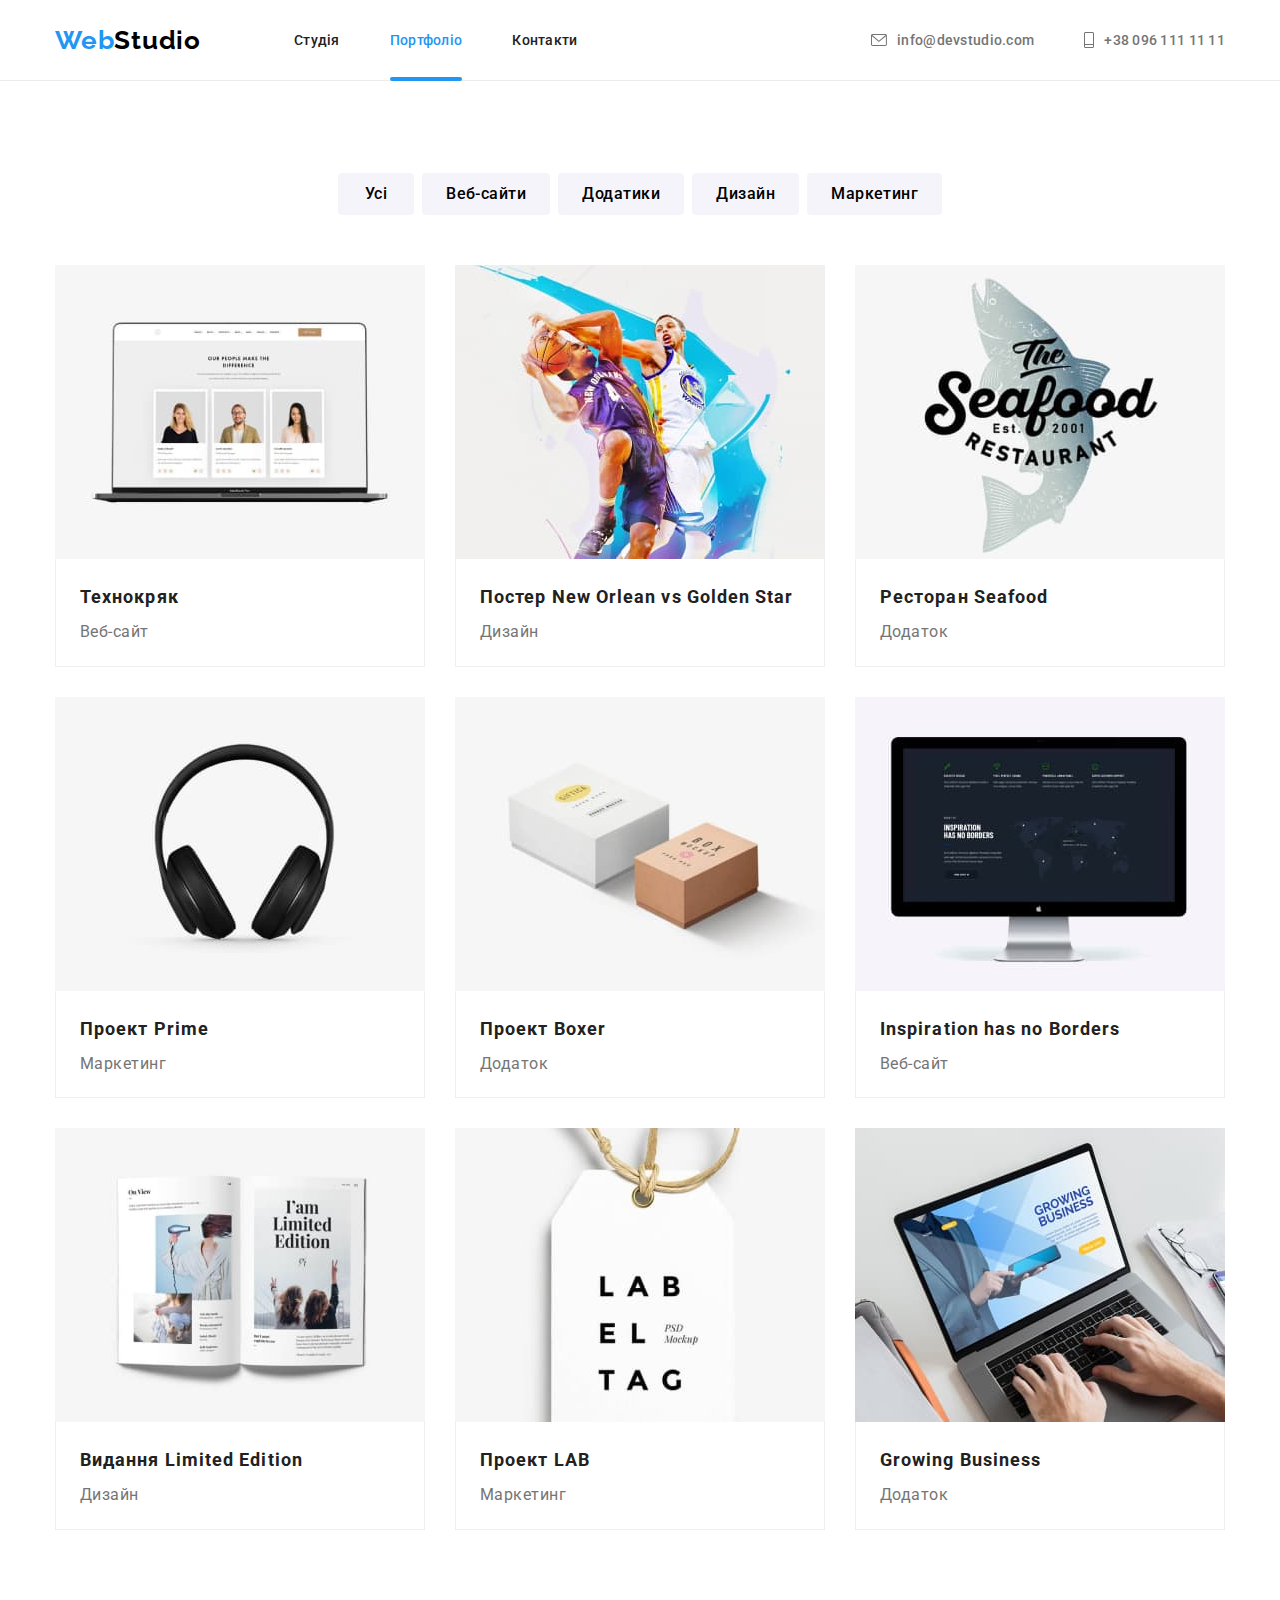
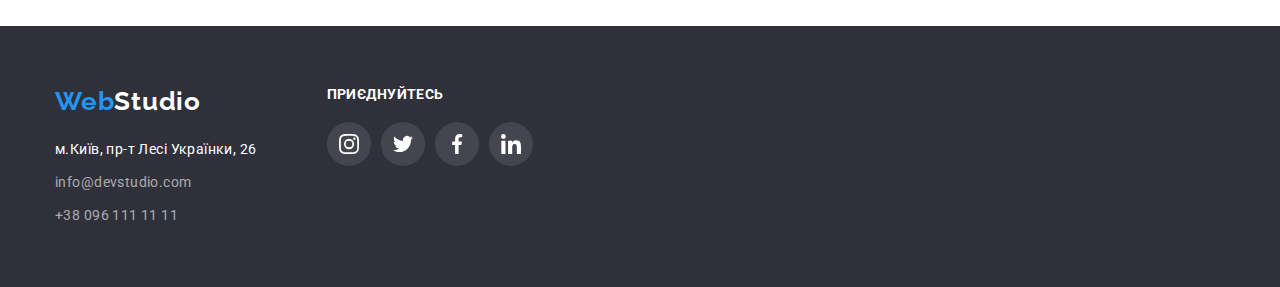
==== portfolio.html @ 6671d9d4 "HM7" ====
<!DOCTYPE html>
<html lang="uk">

<head>
    <meta charset="UTF-8">
    <meta http-equiv="X-UA-Compatible" content="IE=edge">
    <meta name="viewport" content="width=device-width, initial-scale=1.0">
    <link rel="stylesheet" href="">
    <title>Портфоліо</title>
    <link
        href="https://fonts.googleapis.com/css2?family=Raleway:wght@700&family=Roboto:wght@400;500;700;900&display=swap"
        rel="stylesheet">
    <link rel="stylesheet"
        href="https://cdnjs.cloudflare.com/ajax/libs/modern-normalize/1.0.0/modern-normalize.min.css">
    <link rel="stylesheet" href="./css/styles.css" />
</head>

<body>
    <!--Header-->
    <header class="header">
        <div class="container header-container">
            <nav class="header-nav">
                <a class="link-logo link" href="./index.html" title="Посилання на початкову сторінку"><span
                        class="logo-web">Web</span>Studio</a>
                <ul class="header-list list">
                    <li class="header-list-text">
                        <a class="link" href="./index.html" title="Посилання на сторінку: Студія">Студія</a>
                    </li>
                    <li class="header-list-text">
                        <a class="link current" href="./portfolio.html"
                            title="Посилання на сторінку: Портфоліо">Портфоліо</a>
                    </li>
                    <li class="header-list-text"> <a class="link" href="#"
                            title="Посилання на сторінку: Контакти">Контакти</a> </li>
                </ul>
            </nav>
            <ul class="header-contact list">
                <li class="header-contact-text">
                    <a class="contact-mail link" href="mailto:info@devstudio.com"
                        title="Посилання на електронну скриньку">
                        <svg class="header-icon" width="16" height="32">
                            <use href="./images/icons.svg#icon-envelope"> </use>
                        </svg>
                        info@devstudio.com
                    </a>
                </li>
                <li class="header-contact-text">
                    <a class="contact-tel link" href="tel:+380961111111" title="За телефонувати">
                        <svg class="header-icon" width="10" height="16">
                            <use href="./images/icons.svg#icon-vector"> </use>
                        </svg>
                        +38 096 111 11 11
                    </a>
                </li>
            </ul>

        </div>
    </header>
    <main>
        <!-- Filters -->
        <section class="example">
            <div class="container container-example">
                <h1 class="visually-hidden filters ">Фільтр</h1>
                <!-- Button -->
                <ul class="filters-list list">
                    <li><button class="btn btn-all" type="button">Усі</button></li>
                    <li><button class="btn" type="button">Веб-сайти</button></li>
                    <li><button class="btn" type="button">Додатики</button></li>
                    <li><button class="btn" type="button">Дизайн</button></li>
                    <li><button class="btn" type="button">Маркетинг</button></li>
                </ul>
                <!-- Наші приклади -->
                <ul class="example-list list">
                    <li class="example-list-item">
                        <a class="example-link link" href="#">
                            <div class="example-hidden">
                                <img class="example-image" width="370" height="294"
                                    src="./images/portfolio-1-technokryak.jpg" alt="Розробка веб-сайта: Технокряк">
                                <p class="example-hidden-text">Ресурс пропонує комплексні пропозиції з різним рівнем
                                    функціоналу та сервісів. Все це дозволить відвідувачу отримати
                                    вичерпні відомості про компанію чи приватну особу.
                                </p>
                            </div>
                            <div class="example-item">
                                <h3 class="example-title">Технокряк</h3>
                                <p class="example-text">Веб-сайт</p>
                            </div>
                        </a>
                    </li>
                    <li class="example-list-item">
                        <a class="example-link link" href="#">
                            <div class="example-hidden">
                                <img width="370" height="294" src="./images/portfolio-2-new-orlean-vs-golden-star.jpg"
                                    alt="Розробка дизайна: Постер New Orlean vs Golden Star">
                                <p class="example-hidden-text">Ресурс пропонує комплексні пропозиції з різним рівнем
                                    функціоналу та сервісів. Все це дозволить відвідувачу отримати
                                    вичерпні відомості про компанію чи приватну особу.
                                </p>
                            </div>
                            <div class="example-item">
                                <h3 class="example-title">Постер New Orlean vs Golden Star</h3>
                                <p class="example-text">Дизайн</p>
                            </div>
                        </a>
                    </li>
                    <li class="example-list-item">
                        <a class="example-link link" href="#">
                            <div class="example-hidden">
                                <img width=" 370" height="294" src="./images/portfolio-3-restoran-seafood.jpg"
                                    alt="Розробка додатка: Ресторан Seafood">
                                <p class="example-hidden-text">Ресурс пропонує комплексні пропозиції з різним рівнем
                                    функціоналу та сервісів. Все це дозволить відвідувачу отримати
                                    вичерпні відомості про компанію чи приватну особу.
                                </p>
                            </div>
                            <div class="example-item">
                                <h3 class="example-title">Ресторан Seafood</h3>
                                <p class="example-text">Додаток</p>
                            </div>
                        </a>
                    </li>

                    <li class="example-list-item">
                        <a class="example-link link" href="#">
                            <div class="example-hidden">
                                <img width=" 370" height="294" src="./images/portfolio-4-project-prime.jpg"
                                    alt="Розробка вебсайту з маркетинга: Проект Prime">
                                <p class="example-hidden-text">Ресурс пропонує комплексні пропозиції з різним рівнем
                                    функціоналу та сервісів. Все це дозволить відвідувачу отримати
                                    вичерпні відомості про компанію чи приватну особу.
                                </p>
                            </div>
                            <div class="example-item">
                                <h3 class="example-title">Проект Prime</h3>
                                <p class="example-text">Маркетинг</p>
                            </div>
                        </a>
                    </li>

                    <li class="example-list-item">
                        <a class="example-link link" href="#">
                            <div class="example-hidden">
                                <img width=" 370" height="294" src="./images/portfolio-5-project-boxes.jpg"
                                    alt="Розробка додатка: Проект Boxer">
                                <p class="example-hidden-text">Ресурс пропонує комплексні пропозиції з різним рівнем
                                    функціоналу та сервісів. Все це дозволить відвідувачу отримати
                                    вичерпні відомості про компанію чи приватну особу.
                                </p>
                            </div>
                            <div class="example-item">
                                <h3 class="example-title">Проект Boxer</h3>
                                <p class="example-text">Додаток</p>
                            </div>
                        </a>
                    </li>

                    <li class="example-list-item">
                        <a class="example-link link" href="#">
                            <div class="example-hidden">
                                <img width=" 370" height="294" src="./images/portfolio-6-inspiration-has-no-borders.jpg"
                                    alt="Розробка веб-сайту: Inspiration has no Borders">
                                <p class="example-hidden-text">Ресурс пропонує комплексні пропозиції з різним рівнем
                                    функціоналу та сервісів. Все це дозволить відвідувачу отримати
                                    вичерпні відомості про компанію чи приватну особу.
                                </p>
                            </div>
                            <div class="example-item">
                                <h3 class="example-title">Inspiration has no Borders</h3>
                                <p class="example-text">Веб-сайт</p>
                            </div>
                        </a>
                    </li>

                    <li class="example-list-item">
                        <a class="example-link link" href="#">
                            <div class="example-hidden">
                                <img width=" 370" height="294" src="./images/portfolio-7-vydannya-limited-edition.jpg"
                                    alt="Розробка дизайну: Видання Limited Edition">
                                <p class="example-hidden-text">Ресурс пропонує комплексні пропозиції з різним рівнем
                                    функціоналу та сервісів. Все це дозволить відвідувачу отримати
                                    вичерпні відомості про компанію чи приватну особу.
                                </p>
                            </div>
                            <div class="example-item">
                                <h3 class="example-title">Видання Limited Edition</h3>
                                <p class="example-text">Дизайн</p>
                            </div>
                        </a>
                    </li>
                    <li class="example-list-item">
                        <a class="example-link link" href="#">
                            <div class="example-hidden">
                                <img width=" 370" height="294" src="./images/portfolio-8-project-lab.jpg"
                                    alt="Розробка веб-сайта з маркетингу: Проект LAB">
                                <p class="example-hidden-text">Ресурс пропонує комплексні пропозиції з різним рівнем
                                    функціоналу та сервісів. Все це дозволить відвідувачу отримати
                                    вичерпні відомості про компанію чи приватну особу.
                                </p>
                            </div>
                            <div class="example-item">
                                <h3 class="example-title">Проект LAB</h3>
                                <p class="example-text">Маркетинг</p>
                            </div>
                        </a>
                    </li>

                    <li class="example-list-item">
                        <a class="example-link link" href="#">
                            <div class="example-hidden">
                                <img width=" 370" height="294" src="./images/portfolio-9-growing-business.jpg"
                                    alt="Розробка додатка: Growing Business">
                                <p class="example-hidden-text">Ресурс пропонує комплексні пропозиції з різним рівнем
                                    функціоналу та сервісів. Все це дозволить відвідувачу отримати
                                    вичерпні відомості про компанію чи приватну особу.
                                </p>
                            </div>
                            <div class="example-item">
                                <h3 class="example-title">Growing Business</h3>
                                <p class="example-text">Додаток</p>
                            </div>
                        </a>
                    </li>
                </ul>
            </div>
        </section>

    </main>
    <!-- Footer -->
    <footer class="footer">
        <div class="footer-container container">
            <div>
                <a class="link-logo link" href="./index.html" title="Посилання на початкову сторінку"><span
                        class="logo-web">Web</span>Studio</a>
                <address class="footer-address">
                    <ul class="footer-list list">
                        <li> <a class="footer-item link" href="https://goo.gl/maps/MokrkqMKt1EXJKq38" target="_blank"
                                rel="noopener noreferrer" title="Google Maps"> м.Київ,
                                пр-т Лесі Українки, 26 </a> </li>
                        <li><a class="footer-item link" href="mailto:info@devstudio.com"
                                title="Посилання на електронну скриньку">info@devstudio.com</a></li>
                        <li><a class="footer-item link" href="tel:+380961111111" title="За телефонувати">+38 096 111 11
                                11</a>
                        </li>
                    </ul>
                </address>
            </div>

            <div class="footer-soc">
                <h2 class="footer-soc-title">Приєднуйтесь</h2>
                <ul class="footer-soc-list list">
                    <li class="footer-soc-text">
                        <a class="footer-soc-link link" href="#">
                            <svg class="footer-soc-icon" width="20" height="20">
                                <use href="./images/icons.svg#icon-instagram"> </use>
                            </svg>
                        </a>
                    </li>
                    <li class="footer-soc-text">
                        <a class="footer-soc-link link" href="#">
                            <svg class="footer-soc-icon" width="20" height="20">
                                <use href="./images/icons.svg#icon-twitter" widht="20"> </use>
                            </svg>
                        </a>
                    </li>
                    <li class="footer-soc-text">
                        <a class="footer-soc-link link" href="">
                            <svg class="footer-soc-icon" width="20" height="20">
                                <use href="./images/icons.svg#icon-facebook"> </use>
                            </svg>
                        </a>
                    </li>
                    <li class="footer-soc-text">
                        <a class="footer-soc-link link" href="">
                            <svg class="footer-soc-icon" width="20" height="20">
                                <use href="./images/icons.svg#icon-linkedin"> </use>
                            </svg>
                        </a>
                    </li>
                </ul>
            </div>
        </div>
    </footer>

</body>

</html>
---- css/styles.css ----
/*  
logo                  #000000
logo                  #2196F3
active page           #2196F3
nav text              #212121
h1                    #ffffff
h2,h3                 #212121
P                     #757575

background:
nav                   #FFFFFF
header                #2F303A 
Our rules for succes  #F5F5F5
Development           #F5F5F5
Our Team              #F5F4FA

footer                #2F303A
portfolio             #F5F5F5

*/
:root {
  /* General colors */
  --general-black: #000000;
  --general-wight: #ffffff;
  /* Text color */
  --primary-text-color: #212121;
  --secondary-text-color: #757575;
  --accent-color: #2196f3;
  /* Background color */
  --background-color: #f5f5f5;
  --hero-background: #c4c4c4;
  --section-bgr: #f5f4fa;
  --hero-bgr-color: #2f303a;
  --btn-background: #f5f4fa;
  --btn-hover-color: #188ce8;
  --frame-color: #eeeeee;
  --secondary-frame-color: #ececec;
  --svg-gray: #afb1b8;
}

h1,
h2,
h3,
h4,
h5,
h6,
a,
p {
  margin: 0;
}

ul {
  /* list-style: none; */
  margin: 0;
  padding: 0;
}
img {
  display: block;
}

.container {
  width: 1200px;
  padding-left: 15px;
  padding-right: 15px;
  margin: 0 auto;
  /* outline: 2px solid orange; */
}

.visually-hidden {
  position: absolute;
  width: 1px;
  height: 1px;
  margin: -1px;
  border: 0;
  padding: 0;
  white-space: nowrap;
  clip-path: inset(100%);
  clip: rect(0 0 0 0);
  overflow: hidden;
}

body {
  /* background-color: var(--background-color); */
  color: var(--primary-text-color);
  font-family: Roboto, sans-serif;
  font-style: normal;
  font-size: 16px;
  line-height: 1.2;
}
.link {
  text-decoration: none;
  list-style: none;

  transition-property: color, transform;
  transition-duration: 250ms;
  transition-timing-function: cubic-bezier(0.4, 0, 0.2, 1);
}

.link:hover,
.link:focus {
  color: var(--accent-color);
  transform: color;
}

.list {
  list-style: none;
  margin: 0;
  padding: 0;
}

/* Heder */
.header {
  background-color: var(--general-wight);
  border-bottom: 1px solid var(--secondary-frame-color);
}

.header-container {
  display: flex;
  align-items: center;
  height: 80px;
}

.link-logo {
  display: flex;
  align-items: center;
  font-family: "Raleway";
  font-weight: 700;
  font-size: 26px;
  line-height: calc(31 / 26);
  letter-spacing: 0.03em;
}

.header .link-logo {
  color: var(--general-black);
}
.logo-web {
  color: var(--accent-color);
  font-family: "Raleway";
  font-weight: 700;
  font-size: 26px;
  line-height: calc(31 / 26);
}
.link-logo:hover,
.link-logo:focus {
  color: var(--accent-color);
}

.header-nav {
  display: flex;
  margin-right: auto;
  height: 100%;
}
.header-list-text {
}
.header-list-text .current {
  color: var(--accent-color);
  width: 100%;
  height: 100%;
  position: relative;
}
.current::after {
  display: inline-flex;
  content: "";
  width: 100%;
  height: 4px;
  border-radius: 2px;
  bottom: -1px;
  left: 0;
  background-color: #2196f3;
  position: absolute;
}

.header-list {
  display: flex;
  margin-left: 93px;
  gap: 50px;
  font-family: "Roboto";
  font-weight: 500;
  font-size: 14px;
  line-height: calc(16 / 14);
  letter-spacing: 0.02em;
}
.header-list .link {
  display: block;
  padding-top: 32px;
  padding-bottom: 32px;
}
.header-contact {
  display: flex;
  align-items: center;
  gap: 50px;
  font-family: "Roboto";
  font-weight: 500;
  font-size: 14px;
  line-height: calc(16 / 14);
  letter-spacing: 0.02em;
}
.header-list a {
  color: var(--primary-text-color);
}
.header-contact a {
}
.header-contact-text a {
  padding-top: 32px;
  padding-bottom: 32px;
  color: var(--secondary-text-color);
  fill: var(--secondary-text-color);
  transition-property: fill, color, transform;
  transition-duration: 250ms;
  transition-timing-function: cubic-bezier(0.4, 0, 0.2, 1);
}

.header-contact-text .contact-mail:hover,
.header-contact-text .contact-mail:focus,
.header-contact-text .contact-tel:hover,
.header-contact-text .contact-tel:focus {
  color: var(--accent-color);
  fill: var(--accent-color);
  transform: fill, color;
}
.contact-tel {
}
.contact-mail,
.contact-tel {
  display: flex;
  align-items: center;
  margin-right: auto;
}
.header-icon {
  margin-right: 10px;
}
/* ---------------- Main ---------------- */
/* **************** Hero **************** */
.hero {
  padding-top: 200px;
  padding-bottom: 200px;
}
.hero-background {
  max-width: 1600px;
  height: 600px;
  margin-left: auto;
  margin-right: auto;

  background-image: linear-gradient(
      rgba(47, 48, 58, 0.4),
      rgba(47, 48, 58, 0.4)
    ),
    url(../images/hero-image.jpg);
  background-repeat: no-repeat;
  background-position: center;
  background-size: cover;
  background-color: var(--hero-background);
}
.hero-container {
  display: flex;
  flex-direction: column;
  align-items: center;
}
.hero-title {
  margin-bottom: 30px;
  color: var(--general-wight);
  text-transform: uppercase;
  font-weight: 900;
  font-size: 44px;
  line-height: calc(60 / 44);
  text-align: center;
  letter-spacing: 0.06em;

  /* **************** Our rules for success**************** */
}

.rules {
  padding-top: 94px;
  padding-bottom: 94px;
  background-color: var(--general-wight);
}

.rules-container {
}
.rules-title {
}
.rules-list-text {
  display: inline-flex;
  flex-direction: column;
}
.rules-list-text::before {
  margin-bottom: 30px;
  content: "";
  width: 270px;
  height: 130px;
  background-color: var(--section-bgr);
  background-repeat: no-repeat;
  background-position: 50% 50%;
  background-size: 70px 70px;
  border-radius: 4px;
  box-shadow: 0px 4px 4px rgba(0, 0, 0, 0.25);
}
.rules-list-text:nth-child(1)::before {
  background-image: url(../images/antenna.svg);
}
.rules-list-text:nth-child(2)::before {
  background-image: url(../images/clock.svg);
}
.rules-list-text:nth-child(3)::before {
  background-image: url(../images/diagram.svg);
}
.rules-list-text:nth-child(4)::before {
  background-image: url(../images/astronaut.svg);
}

.rules-list {
  display: flex;
  gap: 30px;
}
.rules-list li {
  /* width: 270px; */
}

.rules-list-title {
  margin-bottom: 10px;
  font-weight: 700;
  font-size: 14px;
  line-height: calc(16 / 14);
}
.rules-list-item {
  color: var(--secondary-text-color);
  font-size: 14px;
  line-height: calc(24 / 14);
}
/* ****************Development *****************/
.development {
  /* padding-top: 94px; */
  padding-bottom: 94px;
  background-color: var(--general-wight);
}
.development-container {
}
.development-title {
  font-size: 36px;
  line-height: calc(42 / 36);
  text-align: center;
}

.development-list {
  display: flex;
  justify-content: center;
  gap: 30px;
  margin-top: 50px;
}
.development-list-text {
  display: flex;
  justify-content: center;
  margin: 0 auto;
  position: relative;
}

.development-list-title {
  display: flex;
  justify-content: center;
  align-items: center;
  width: 100%;
  height: 70px;

  font-size: 14px;
  line-height: calc(16 / 14);
  text-align: center;
  letter-spacing: 0.03em;
  text-transform: uppercase;
  color: var(--general-wight);
  background: rgba(47, 48, 58, 0.8);
  position: absolute;
  bottom: 0;
}

/* Our Team */
.team {
  padding-top: 94px;
  padding-bottom: 94px;
  background-color: var(--section-bgr);
}
.team-container {
}

.team-title {
  margin-bottom: 50px;
  font-weight: 700;
  font-size: 36px;
  line-height: calc(42 / 36);
  text-align: center;
}
.team-list {
  display: flex;
  justify-content: center;
  gap: 30px;
  /* padding-top: 50px;
  padding-bottom: 94px; */
  text-align: center;
}
.team-list-item {
  background-color: var(--general-wight);
  box-shadow: 0px 1px 3px rgba(0, 0, 0, 0.12), 0px 1px 1px rgba(0, 0, 0, 0.14),
    0px 2px 1px rgba(0, 0, 0, 0.2);
  border-radius: 0px 0px 4px 4px;
}

.team-list-item img {
  display: block;
}
.team-list-title {
  font-weight: 500;
  font-size: 16px;
  line-height: calc(19 / 16);
}
.team .team-list-text {
  margin-top: 10px;
  color: var(--secondary-text-color);
  font-size: 16px;
  line-height: calc(19 / 16);
}
.team-profession {
  padding-top: 30px;
  padding-bottom: 30px;
}
/* _________________Team soc_______________ */
.team-soc-list {
  margin-top: 15px;
  display: flex;
  justify-content: center;
  gap: 10px;
}
.team-soc-text {
  width: 44px;
  height: 44px;
}
.team-soc-link {
  width: 100%;
  height: 100%;
  display: flex;
  justify-content: center;
  align-items: center;
  background-color: rgba(255, 255, 255, 0.1);
  border-radius: 50%;
  transition-property: background-color, transform;
  transition-duration: 250ms;
  transition-timing-function: cubic-bezier(0.4, 0, 0.2, 1);
}
.team-soc-icon {
  fill: var(--svg-gray);
  transition-property: fill, transform;
  transition-duration: 250ms;
  transition-timing-function: cubic-bezier(0.4, 0, 0.2, 1);
}
.team-soc-link:hover,
.team-soc-link:focus {
  background-color: var(--accent-color);
  transform: background-color;
}
.team-soc-link:hover .team-soc-icon,
.team-soc-link:focus .team-soc-icon {
  fill: var(--general-wight);
  transform: fill;
}
/* _________________Customers_______________ */
.customers-container {
  padding-top: 94px;
  padding-bottom: 94px;
}
.customers-title {
  margin-bottom: 50px;
  font-size: 36px;
  line-height: calc(42 / 36);
  text-align: center;
  letter-spacing: 0.03em;
}
.customers-list {
  display: flex;
  gap: 30px;
}
.customers-list-item {
  width: 172px;
  height: 92px;
}

.customers-list-link {
  display: flex;
  justify-content: center;
  align-items: center;

  width: 100%;
  height: 100%;
  border: 1px solid #afb1b8;
  border-radius: 4px;
  fill: var(--svg-gray);

  transition-property: fill, border-color, transform;
  transition-duration: 250ms;
  transition-timing-function: cubic-bezier(0.4, 0, 0.2, 1);
}
.customers-link-text {
}
.customers-list-link:hover,
.customers-list-link:focus,
.customers-list-item:hover {
  border-color: var(--accent-color);
  fill: var(--accent-color);
  transform: fill;
}
/* _________________footer_______________ */

.footer {
  padding-top: 60px;
  padding-bottom: 60px;
  background-color: var(--hero-bgr-color);

}
.footer-container {
  display: flex;
}

.footer .link-logo {
  padding-bottom: 20px;
  color: var(--general-wight);
}

.footer-address {
}

.footer-list {
  display: flex;
  flex-direction: column;
  gap: 9px;

  color: var(--general-wight);
  font-style: normal;
  font-size: 14px;
  line-height: calc(24 / 14);
  letter-spacing: 0.03em;
}
.footer-item {
}

.footer [href*="https:"] {
  color: var(--general-wight);
}

.footer [href*="mailto"],
.footer [href*="tel"] {
  color: rgba(255, 255, 255, 0.6);
}
.footer .link:hover,
.footer .link:focus {
  color: var(--accent-color);
}

.footer-soc {
  margin-left: 70px;
}
.footer-soc-title {
  margin-bottom: 20px;
  font-weight: 700;
  font-size: 14px;
  line-height: calc(16 / 14);
  letter-spacing: 0.03em;
  text-transform: uppercase;
  color: var(--general-wight);
}
.footer-soc-list {
  display: flex;
  justify-content: center;
  gap: 10px;
}
.footer-soc-text {
  width: 44px;
  height: 44px;
}
.footer-soc-link {
  width: 100%;
  height: 100%;
  display: flex;
  justify-content: center;
  align-items: center;
  background-color: rgba(255, 255, 255, 0.1);
  border-radius: 50%;

  transition-property: background-color, transform;
  transition-duration: 250ms;
  transition-timing-function: cubic-bezier(0.4, 0, 0.2, 1);
}
.footer-soc-icon {
  fill: var(--general-wight);
}
.footer-soc-link:hover,
.footer-soc-link:focus {
  background-color: var(--accent-color);
  transform: background-color;
}
.footer-soc-link:hover .footer-soc-icon,
.footer-soc-link:focus .footer-soc-icon {
  fill: var(--general-wight);
  transform: ;
}

.subscribe {
  margin-left: auto;
  /* margin-left: 93px; */
}

.subscribe-title {
  margin-bottom: 20px;
  font-size: 14px;
  line-height: calc(16 / 14);
  letter-spacing: 0.03em;
  text-transform: uppercase;
  color: var(--general-wight);
}
.subscribe-input-field {
  display: flex;
  justify-content: center;
  align-items: center;
  gap: 12px;
}
.subscribe-input-text {
  width: 358px;
  height: 50px;

  padding-top: 15px;
  padding-bottom: 15px;
  padding-left: 16px;

  font-style: normal;
  font-weight: 400;
  font-size: 16px;
  color: rgba(255, 255, 255, 0.6);
  line-height: calc(20 / 16);
  letter-spacing: 0.03em;

  border: 2px solid rgba(255, 255, 255, 0.3);
  border-radius: 4px;
  background-color: var(--hero-bgr-color);
  outline: none;
}
.footer-btn {
  display: flex;
  justify-content: left;
  align-items: center;

  padding-left: 28px;
  width: 200px;
  height: 50px;

  font-style: normal;
  font-weight: 700;
  font-size: 16px;
  line-height: calc(30/16);
  letter-spacing: 0.06em;
  color: var(--general-wight);

  background-color: var(--accent-color);
  border-radius: 4px;
  border-style: none;
}
.qwert{position: relative;
}
.subscribe-icon{
  margin-left: 10px;
  top:50%;
  right: 28px;
  transform: translateY(-50%);
  position: absolute;
  fill:var(--general-wight)
}
/*============= Portfolio =============*/
/* Section Example */
.example {
  padding-top: 92px;
  padding-bottom: 96px;
  background-color: var(--general-wight);
}
.container-example {
}

.filters {
}

.filters-list {
  display: flex;
  justify-content: center;
  gap: 8px;
}

.example-list {
  display: flex;
  flex-wrap: wrap;
  gap: 30px;
  text-align: left;
  margin-top: 50px;
}

.example-list-item {
  display: block;
  box-sizing: border-box;
  width: 370px;
}
.example-list-item img {
}

.example-link {
  display: block;
  box-sizing: border-box;
  width: 100%;
  height: 100%;
  transition-property: box-shadow, transform;
  transition-duration: 250ms;
  transition-timing-function: cubic-bezier(0.4, 0, 0.2, 1);
}
.example-hidden {
  position: relative;
  overflow: hidden;
}
.example-hidden-text {
  display: flex;
  position: absolute;
  top: 0;

  height: 100%;

  padding-top: 63px;
  padding-bottom: 63px;
  padding-left: 24px;
  padding-right: 24px;

  font-family: "Roboto";
  font-style: normal;
  font-weight: 400;
  font-size: 18px;
  line-height: calc(28 / 18);
  color: var(--general-wight);
  letter-spacing: 0.03em;
  background-color: rgba(33, 150, 243, 0.9);

  transform: translateY(100%);
  transition-property: transform;
  transition-duration: 250ms;
  transition-timing-function: cubic-bezier(0.4, 0, 0.2, 1);
  overflow: auto;
}

.example-list-item:hover .example-hidden-text {
  /* opacity: 1; */
  transform: translateY(0%);
}

.example-link:hover,
.example-link:focus {
  box-shadow: 0px 1px 1px rgba(0, 0, 0, 0.12), 0px 4px 4px rgba(0, 0, 0, 0.06),
    1px 4px 6px rgba(0, 0, 0, 0.16);
  transform: box-shadow;
}

.example-item {
  position: relative;
  padding-top: 20px;
  padding-bottom: 20px;
  padding-left: 24px;
  padding-right: 24px;
  border-right: 1px solid var(--frame-color);
  border-bottom: 1px solid var(--frame-color);
  border-left: 1px solid var(--frame-color);
}
.example-title {
  margin-bottom: 4px;
  color: var(--primary-text-color);
  font-weight: 700;
  font-size: 18px;
  line-height: calc(36 / 18);
  letter-spacing: 0.06em;
}
.example-text {
  color: var(--secondary-text-color);
  font-weight: 400;
  font-size: 16px;
  line-height: calc(30 / 18);
  letter-spacing: 0.03em;
}
/* Buttons styles */
.btn {
  display: flex;
  justify-content: center;
  align-items: center;
  font-family: "Roboto";
  font-style: normal;
  text-align: center;
}
.hero .btn {
  width: 216px;
  height: 50px;
  font-weight: 700;
  font-size: 16px;
  line-height: calc(30 / 16);
  letter-spacing: 0.06em;
  color: var(--general-wight);
  background-color: var(--accent-color);
  border-color: var(--accent-color);
  border-radius: 4px;
}
.filters-list .btn {
  padding-top: 6px;
  padding-bottom: 6px;
  padding-left: 22px;
  padding-right: 22px;

  font-weight: 500;
  font-size: 16px;
  line-height: calc(26 / 16);
  letter-spacing: 0.03em;
  color: var(--general-black);
  background-color: var(--btn-background);
  border-color: transparent;
  border-radius: 4px;

  transition-property: background-color, color, transform;
  transition-duration: 250ms;
  transition-timing-function: cubic-bezier(0.4, 0, 0.2, 1);
}
.filters-list .btn-all {
  padding-top: 6px;
  padding-bottom: 6px;
  padding-left: 25px;
  padding-right: 25px;
}
.btn:hover,
.btn:focus {
  color: var(--general-wight);
  background-color: var(--accent-color);
  transform: color, background-color;
}

.filters-list .btn:hover,
.filters-list .btn:focus {
  color: var(--general-wight);
  background-color: var(--accent-color);
  box-shadow: 0px 3px 1px rgba(0, 0, 0, 0.1), 0px 1px 2px rgba(0, 0, 0, 0.08),
    0px 2px 2px rgba(0, 0, 0, 0.12);
}

.backdrop {
  z-index: 10;
  position: fixed;
  top: 0;
  left: 0;
  width: 100%;
  height: 100%;

  background-color: rgba(0, 0, 0, 0.2);
  transition: opacity 250ms cubic-bezier(0.4, 0, 0.2, 1),
    visibility 250ms cubic-bezier(0.4, 0, 0.2, 1);
}

.modal {
  position: absolute;
  width: 528px;
  min-height: 581px;
  left: 50%;
  top: 50%;
  transform: translate(-50%, -50%);

  background-color: var(--general-wight);
  box-shadow: 0px 1px 3px rgba(0, 0, 0, 0.12), 0px 1px 1px rgba(0, 0, 0, 0.14),
    0px 2px 1px rgba(0, 0, 0, 0.2);
  border-radius: 4px;

  transform: translate(-50%, -50%) scale(1);
  transition: transform 250ms cubic-bezier(0.4, 0, 0.2, 1);
  padding-top: 40px;
  padding-bottom: 40px;
  padding-left: 40px;
  padding-right: 40px;
}
.backdrop.is-hidden .modal {
  transform: translate(-50%, -50%) scale(0);
}
.button-modal-close {
  position: absolute;
  top: 8px;
  right: 8px;

  display: flex;
  justify-content: center;
  align-items: center;
  width: 30px;
  height: 30px;

  border-radius: 50%;
  background: var(--general-wight);
  border: 1px solid rgba(0, 0, 0, 0.1);
  fill: var(--general-black);
}

.button-modal-close:focus,
.button-modal-close:hover {
  fill: var(--accent-color);
}
.is-hidden {
  opacity: 0;
  visibility: hidden;
  pointer-events: none;
}
/* //------------------------------------------------------------- */
.modal-title {
  /* padding-top: 40px; */
  margin-bottom: 40px;
  font-family: "Roboto";
  font-style: normal;
  font-weight: 700;
  font-size: 20px;
  line-height: calc(23 / 20);
  text-align: center;
  letter-spacing: 0.03em;
  color: var(--primary-text-color);
}
.modal-form {
  display: flex;
  flex-direction: column;
  justify-content: center;
  align-items: center;
  gap: 28px;
}

.input-field {
  position: relative;
  display: flex;
  justify-content: center;
  align-items: center;
  /* outline: 1px solid black; */
}

.input-text {
  padding-top: 12px;
  padding-bottom: 12px;
  padding-left: 42px;

  width: 448px;
  height: 40px;

  font-family: "Roboto";
  font-style: normal;
  font-weight: 400;
  font-size: 12px;
  color: var(--secondary-text-color);
  line-height: calc(14 / 12);
  letter-spacing: 0.01em;

  border: 1px solid rgba(33, 33, 33, 0.2);
  border-radius: 4px;
  outline: transparent;

  transition-property: outline, transform;
  transition-duration: 250ms;
  transition-timing-function: cubic-bezier(0.4, 0, 0.2, 1);
}

.input-name {
  display: block;
  position: absolute;
  top: 0;
  left: 0;
  padding-bottom: 4px;

  transform: translateY(-100%);

  font-weight: 400;
  font-size: 12px;
  line-height: calc(14 / 12);
  letter-spacing: 0.01em;

  color: var(--secondary-text-color);
}
.input-icon {
  display: block;
  margin-left: 12px;
  margin-right: 12px;
  position: absolute;
  width: 20px;
  height: 20px;
  top: 50%;
  left: 0;
  transform: translateY(-50%);

  transition-property: fill, transform;
  transition-duration: 250ms;
  transition-timing-function: cubic-bezier(0.4, 0, 0.2, 1);
}

.input-feetback {
  resize: none;
  width: 448px;
  height: 120px;

  padding-top: 12px;
  padding-bottom: 12px;
  padding-left: 16px;
  padding-right: 16px;

  font-size: 12px;
  line-height: calc(14 / 12);
  letter-spacing: 0.01em;
  color: rgba(117, 117, 117, 0.5);

  border: 1px solid rgba(33, 33, 33, 0.2);
  border-radius: 4px;

  transition-property: outline, transform;
  transition-duration: 250ms;
  transition-timing-function: cubic-bezier(0.4, 0, 0.2, 1);
}

.input-text:hover,
.input-text:focus,
.input-feetback:hover,
.input-feetback:focus {
  transform: outline;
  outline: 1px solid var(--accent-color);
}

.input-text:hover + .input-icon {
  transform: fill;
  fill: var(--accent-color);
}

.input-field:focus-within > .input-icon {
  fill: var(--accent-color);
}

.button-submit {
  display: flex;
  justify-content: center;
  align-items: center;
  text-align: center;
  width: 200px;
  height: 50px;

  font-weight: 700;
  font-size: 16px;
  line-height: calc(30 / 16);
  color: var(--general-wight);

  background-color: var(--accent-color);
  border-radius: 4px;
  border-style: none;

  transition-property: background-color;
  transition-duration: 250ms;
  transition-timing-function: cubic-bezier(0.4, 0, 0.2, 1);
}

.button-submit:hover,
.button-submit:focus {
  transform: background-color;
  background-color: var(--btn-hover-color);
}

.checkbox {
  -webkit-appearance: none;
  -moz-appearance: none;
  appearance: none;
  position: absolute;
}

.checkbox-icon {
  width: 16px;
  height: 15px;
  border: 2px solid var(--primary-text-color);
  border-radius: 2px;
}
.checkbox:checked + .checkbox-icon {
  border-color: var(--accent-color);
  background-color: var(--accent-color);
  background-image: url(../images/checkbox.svg);
  fill: var(--accent-color);
  background-size: contain;
  background-origin: content-box;
}
.checkbox-text {
  margin-left: 8px;
  font-size: 14px;
  line-height: calc(24 / 14);
  letter-spacing: 0.03em;
  color: var(--secondary-text-color);
}
.checkbox-link {
  color: var(--accent-color);
  text-decoration: none;
  position: relative;
}

.checkbox-link::after {
  display: inline-flex;
  content: "";
  width: 100%;
  height: 1px;
  border-radius: 2px;
  bottom: 0px;
  left: 0;
  background-color: var(--accent-color);
  position: absolute;
}
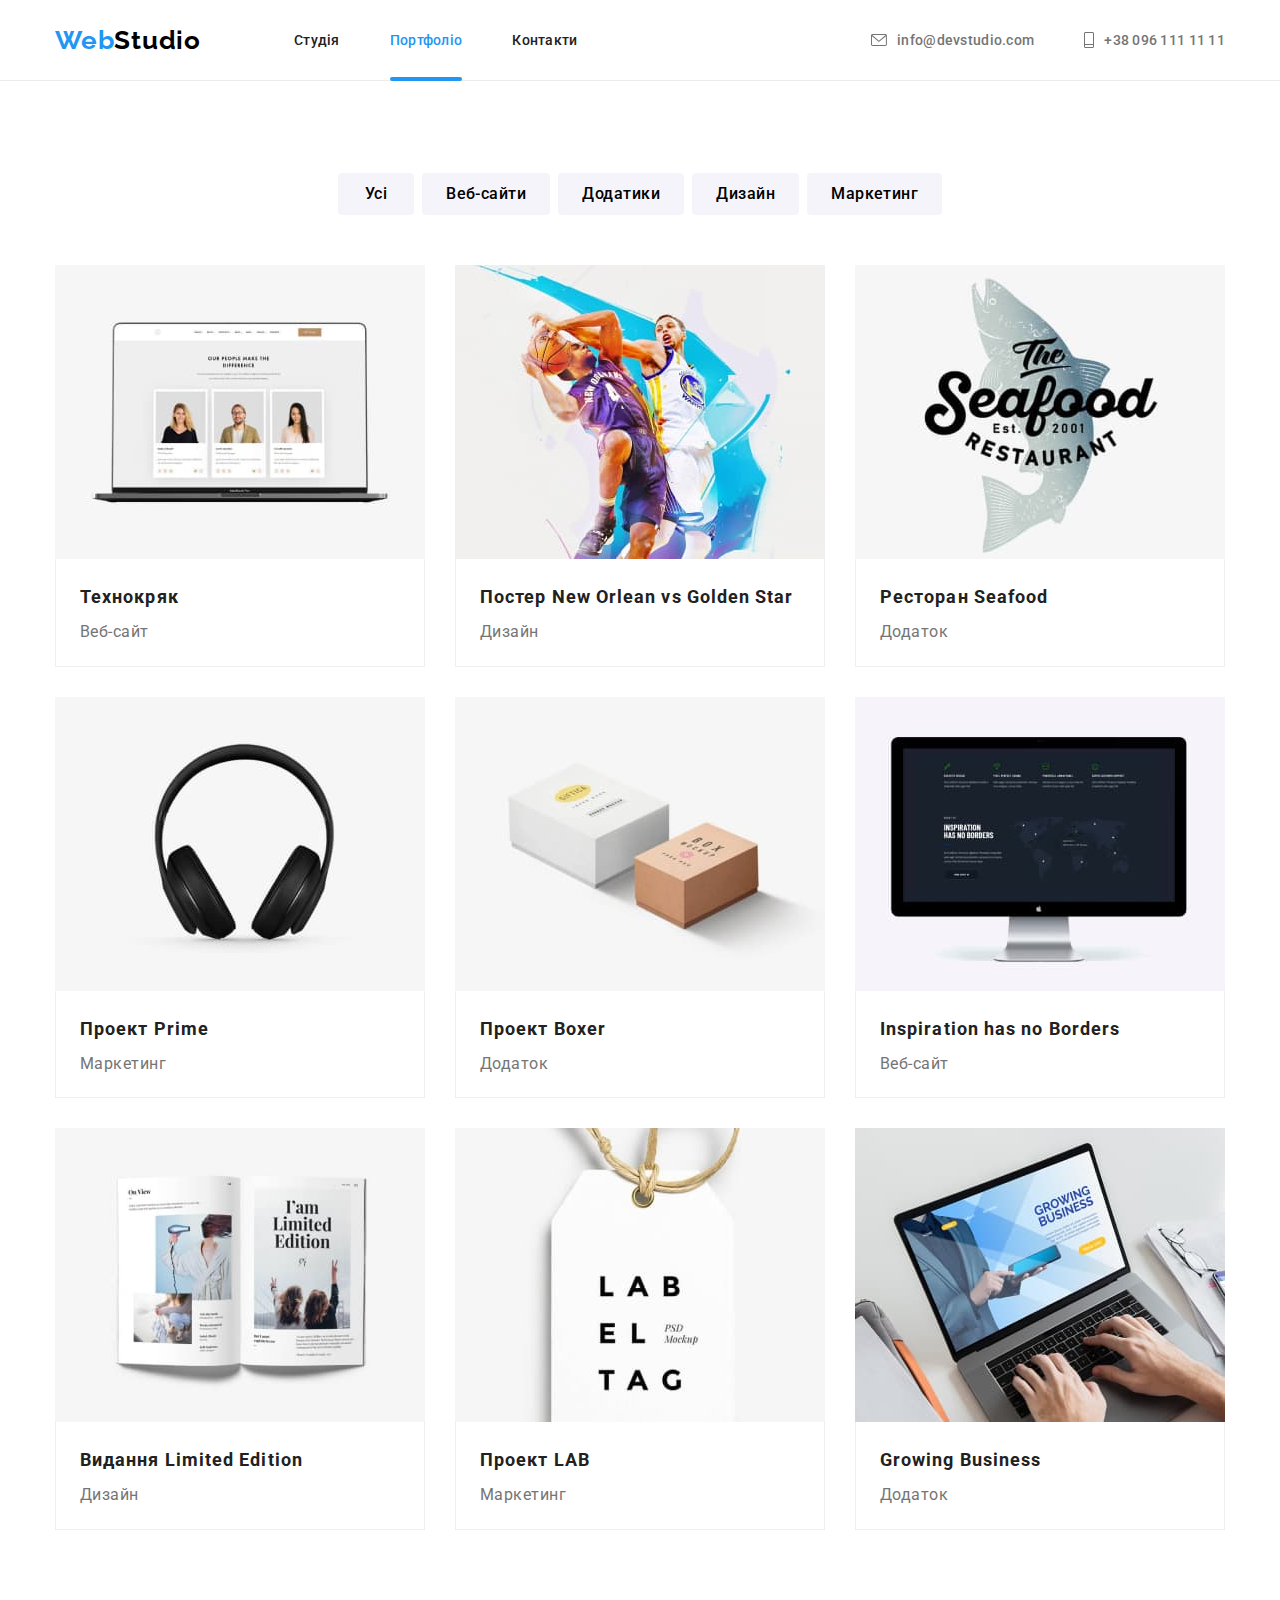
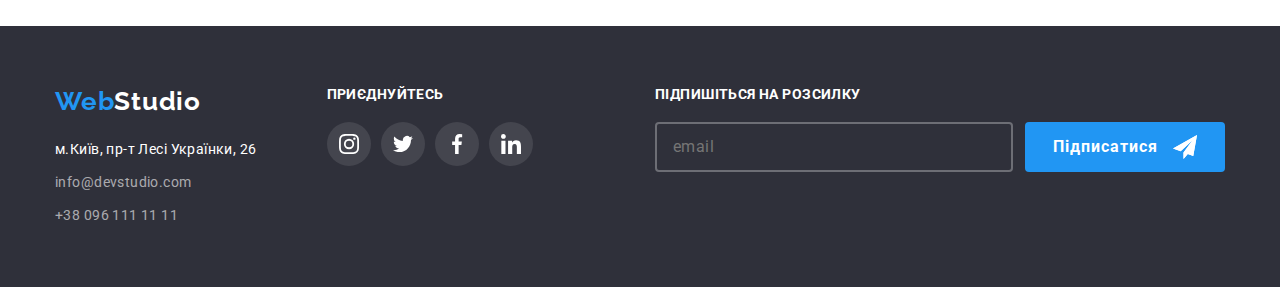
==== commit 8043808b: "scss" ====
--- a/portfolio.html
+++ b/portfolio.html
@@ -12,7 +12,8 @@
         rel="stylesheet">
     <link rel="stylesheet"
         href="https://cdnjs.cloudflare.com/ajax/libs/modern-normalize/1.0.0/modern-normalize.min.css">
-    <link rel="stylesheet" href="./css/styles.css" />
+    <link rel="stylesheet" href="./css/styles.css">
+    <link rel="stylesheet" href="./css/main.min.css">
 </head>
 
 <body>
@@ -225,61 +226,77 @@
         </section>
 
     </main>
-    <!-- Footer -->
-    <footer class="footer">
-        <div class="footer-container container">
-            <div>
-                <a class="link-logo link" href="./index.html" title="Посилання на початкову сторінку"><span
-                        class="logo-web">Web</span>Studio</a>
-                <address class="footer-address">
-                    <ul class="footer-list list">
-                        <li> <a class="footer-item link" href="https://goo.gl/maps/MokrkqMKt1EXJKq38" target="_blank"
-                                rel="noopener noreferrer" title="Google Maps"> м.Київ,
-                                пр-т Лесі Українки, 26 </a> </li>
-                        <li><a class="footer-item link" href="mailto:info@devstudio.com"
-                                title="Посилання на електронну скриньку">info@devstudio.com</a></li>
-                        <li><a class="footer-item link" href="tel:+380961111111" title="За телефонувати">+38 096 111 11
-                                11</a>
-                        </li>
-                    </ul>
-                </address>
-            </div>
-
-            <div class="footer-soc">
-                <h2 class="footer-soc-title">Приєднуйтесь</h2>
-                <ul class="footer-soc-list list">
-                    <li class="footer-soc-text">
-                        <a class="footer-soc-link link" href="#">
-                            <svg class="footer-soc-icon" width="20" height="20">
-                                <use href="./images/icons.svg#icon-instagram"> </use>
-                            </svg>
-                        </a>
-                    </li>
-                    <li class="footer-soc-text">
-                        <a class="footer-soc-link link" href="#">
-                            <svg class="footer-soc-icon" width="20" height="20">
-                                <use href="./images/icons.svg#icon-twitter" widht="20"> </use>
-                            </svg>
-                        </a>
-                    </li>
-                    <li class="footer-soc-text">
-                        <a class="footer-soc-link link" href="">
-                            <svg class="footer-soc-icon" width="20" height="20">
-                                <use href="./images/icons.svg#icon-facebook"> </use>
-                            </svg>
-                        </a>
-                    </li>
-                    <li class="footer-soc-text">
-                        <a class="footer-soc-link link" href="">
-                            <svg class="footer-soc-icon" width="20" height="20">
-                                <use href="./images/icons.svg#icon-linkedin"> </use>
-                            </svg>
-                        </a>
+<!-- Footer -->
+<footer class="footer">
+    <div class="footer-container container">
+        <div>
+            <a class="link-logo link" href="./index.html" title="Посилання на початкову сторінку"><span
+                    class="logo-web">Web</span>Studio</a>
+            <address class="footer-address">
+                <ul class="footer-list list">
+                    <li> <a class="footer-item link" href="https://goo.gl/maps/MokrkqMKt1EXJKq38" target="_blank"
+                            rel="noopener noreferrer" title="Google Maps"> м.Київ,
+                            пр-т Лесі Українки, 26 </a> </li>
+                    <li><a class="footer-item link" href="mailto:info@devstudio.com"
+                            title="Посилання на електронну скриньку">info@devstudio.com</a></li>
+                    <li><a class="footer-item link" href="tel:+380961111111" title="За телефонувати">+38 096 111 11
+                            11</a>
                     </li>
                 </ul>
+            </address>
+        </div>
+
+        <div class="footer-soc">
+            <h2 class="footer-soc-title">Приєднуйтесь</h2>
+            <ul class="footer-soc-list list">
+                <li class="footer-soc-text">
+                    <a class="footer-soc-link link" href="#">
+                        <svg class="footer-soc-icon" width="20" height="20">
+                            <use href="./images/icons.svg#icon-instagram"> </use>
+                        </svg>
+                    </a>
+                </li>
+                <li class="footer-soc-text">
+                    <a class="footer-soc-link link" href="#">
+                        <svg class="footer-soc-icon" width="20" height="20">
+                            <use href="./images/icons.svg#icon-twitter" widht="20"> </use>
+                        </svg>
+                    </a>
+                </li>
+                <li class="footer-soc-text">
+                    <a class="footer-soc-link link" href="">
+                        <svg class="footer-soc-icon" width="20" height="20">
+                            <use href="./images/icons.svg#icon-facebook"> </use>
+                        </svg>
+                    </a>
+                </li>
+                <li class="footer-soc-text">
+                    <a class="footer-soc-link link" href="">
+                        <svg class="footer-soc-icon" width="20" height="20">
+                            <use href="./images/icons.svg#icon-linkedin"> </use>
+                        </svg>
+                    </a>
+                </li>
+            </ul>
+        </div>
+        <div class="subscribe">
+            <h2 class="subscribe-title">Підпишіться на розсилку</h2>
+
+            <div class="subscribe-input-field">
+                <!-- <span class="input-name">Пошта</span> -->
+                <input class="subscribe-input-text" type="email" name="email" placeholder="email" />
+                <div class="subscribe-qwert">
+                    <button class="footer-btn" type="submit">Підписатися <svg class="subscribe-icon" width="24"
+                            height="24">
+                            <use href="./images/icons.svg#icon-icon-send-1"> </use></button>
+                    <svg class="subscribe-icon" width="24" height="24">
+                            <use href="./images/icons.svg#icon-icon-send-1"> </use>
+                </div>
             </div>
         </div>
-    </footer>
+
+    </div>
+</footer>
 
 </body>
 
--- a/css/styles.css
+++ b/css/styles.css
@@ -1,1106 +1,25 @@
-/*  
-logo                  #000000
-logo                  #2196F3
-active page           #2196F3
-nav text              #212121
-h1                    #ffffff
-h2,h3                 #212121
-P                     #757575
 
-background:
-nav                   #FFFFFF
-header                #2F303A 
-Our rules for succes  #F5F5F5
-Development           #F5F5F5
-Our Team              #F5F4FA
 
-footer                #2F303A
-portfolio             #F5F5F5
 
-*/
-:root {
-  /* General colors */
-  --general-black: #000000;
-  --general-wight: #ffffff;
-  /* Text color */
-  --primary-text-color: #212121;
-  --secondary-text-color: #757575;
-  --accent-color: #2196f3;
-  /* Background color */
-  --background-color: #f5f5f5;
-  --hero-background: #c4c4c4;
-  --section-bgr: #f5f4fa;
-  --hero-bgr-color: #2f303a;
-  --btn-background: #f5f4fa;
-  --btn-hover-color: #188ce8;
-  --frame-color: #eeeeee;
-  --secondary-frame-color: #ececec;
-  --svg-gray: #afb1b8;
-}
 
-h1,
-h2,
-h3,
-h4,
-h5,
-h6,
-a,
-p {
-  margin: 0;
-}
-
-ul {
-  /* list-style: none; */
-  margin: 0;
-  padding: 0;
-}
-img {
-  display: block;
-}
-
-.container {
-  width: 1200px;
-  padding-left: 15px;
-  padding-right: 15px;
-  margin: 0 auto;
-  /* outline: 2px solid orange; */
-}
-
-.visually-hidden {
-  position: absolute;
-  width: 1px;
-  height: 1px;
-  margin: -1px;
-  border: 0;
-  padding: 0;
-  white-space: nowrap;
-  clip-path: inset(100%);
-  clip: rect(0 0 0 0);
-  overflow: hidden;
-}
-
-body {
-  /* background-color: var(--background-color); */
-  color: var(--primary-text-color);
-  font-family: Roboto, sans-serif;
-  font-style: normal;
-  font-size: 16px;
-  line-height: 1.2;
-}
-.link {
-  text-decoration: none;
-  list-style: none;
-
-  transition-property: color, transform;
-  transition-duration: 250ms;
-  transition-timing-function: cubic-bezier(0.4, 0, 0.2, 1);
-}
-
-.link:hover,
-.link:focus {
-  color: var(--accent-color);
-  transform: color;
-}
-
-.list {
-  list-style: none;
-  margin: 0;
-  padding: 0;
-}
 
 /* Heder */
-.header {
-  background-color: var(--general-wight);
-  border-bottom: 1px solid var(--secondary-frame-color);
-}
 
-.header-container {
-  display: flex;
-  align-items: center;
-  height: 80px;
-}
-
-.link-logo {
-  display: flex;
-  align-items: center;
-  font-family: "Raleway";
-  font-weight: 700;
-  font-size: 26px;
-  line-height: calc(31 / 26);
-  letter-spacing: 0.03em;
-}
-
-.header .link-logo {
-  color: var(--general-black);
-}
-.logo-web {
-  color: var(--accent-color);
-  font-family: "Raleway";
-  font-weight: 700;
-  font-size: 26px;
-  line-height: calc(31 / 26);
-}
-.link-logo:hover,
-.link-logo:focus {
-  color: var(--accent-color);
-}
-
-.header-nav {
-  display: flex;
-  margin-right: auto;
-  height: 100%;
-}
-.header-list-text {
-}
-.header-list-text .current {
-  color: var(--accent-color);
-  width: 100%;
-  height: 100%;
-  position: relative;
-}
-.current::after {
-  display: inline-flex;
-  content: "";
-  width: 100%;
-  height: 4px;
-  border-radius: 2px;
-  bottom: -1px;
-  left: 0;
-  background-color: #2196f3;
-  position: absolute;
-}
-
-.header-list {
-  display: flex;
-  margin-left: 93px;
-  gap: 50px;
-  font-family: "Roboto";
-  font-weight: 500;
-  font-size: 14px;
-  line-height: calc(16 / 14);
-  letter-spacing: 0.02em;
-}
-.header-list .link {
-  display: block;
-  padding-top: 32px;
-  padding-bottom: 32px;
-}
-.header-contact {
-  display: flex;
-  align-items: center;
-  gap: 50px;
-  font-family: "Roboto";
-  font-weight: 500;
-  font-size: 14px;
-  line-height: calc(16 / 14);
-  letter-spacing: 0.02em;
-}
-.header-list a {
-  color: var(--primary-text-color);
-}
-.header-contact a {
-}
-.header-contact-text a {
-  padding-top: 32px;
-  padding-bottom: 32px;
-  color: var(--secondary-text-color);
-  fill: var(--secondary-text-color);
-  transition-property: fill, color, transform;
-  transition-duration: 250ms;
-  transition-timing-function: cubic-bezier(0.4, 0, 0.2, 1);
-}
-
-.header-contact-text .contact-mail:hover,
-.header-contact-text .contact-mail:focus,
-.header-contact-text .contact-tel:hover,
-.header-contact-text .contact-tel:focus {
-  color: var(--accent-color);
-  fill: var(--accent-color);
-  transform: fill, color;
-}
-.contact-tel {
-}
-.contact-mail,
-.contact-tel {
-  display: flex;
-  align-items: center;
-  margin-right: auto;
-}
-.header-icon {
-  margin-right: 10px;
-}
 /* ---------------- Main ---------------- */
 /* **************** Hero **************** */
-.hero {
-  padding-top: 200px;
-  padding-bottom: 200px;
-}
-.hero-background {
-  max-width: 1600px;
-  height: 600px;
-  margin-left: auto;
-  margin-right: auto;
 
-  background-image: linear-gradient(
-      rgba(47, 48, 58, 0.4),
-      rgba(47, 48, 58, 0.4)
-    ),
-    url(../images/hero-image.jpg);
-  background-repeat: no-repeat;
-  background-position: center;
-  background-size: cover;
-  background-color: var(--hero-background);
-}
-.hero-container {
-  display: flex;
-  flex-direction: column;
-  align-items: center;
-}
-.hero-title {
-  margin-bottom: 30px;
-  color: var(--general-wight);
-  text-transform: uppercase;
-  font-weight: 900;
-  font-size: 44px;
-  line-height: calc(60 / 44);
-  text-align: center;
-  letter-spacing: 0.06em;
 
   /* **************** Our rules for success**************** */
-}
 
-.rules {
-  padding-top: 94px;
-  padding-bottom: 94px;
-  background-color: var(--general-wight);
-}
 
-.rules-container {
-}
-.rules-title {
-}
-.rules-list-text {
-  display: inline-flex;
-  flex-direction: column;
-}
-.rules-list-text::before {
-  margin-bottom: 30px;
-  content: "";
-  width: 270px;
-  height: 130px;
-  background-color: var(--section-bgr);
-  background-repeat: no-repeat;
-  background-position: 50% 50%;
-  background-size: 70px 70px;
-  border-radius: 4px;
-  box-shadow: 0px 4px 4px rgba(0, 0, 0, 0.25);
-}
-.rules-list-text:nth-child(1)::before {
-  background-image: url(../images/antenna.svg);
-}
-.rules-list-text:nth-child(2)::before {
-  background-image: url(../images/clock.svg);
-}
-.rules-list-text:nth-child(3)::before {
-  background-image: url(../images/diagram.svg);
-}
-.rules-list-text:nth-child(4)::before {
-  background-image: url(../images/astronaut.svg);
-}
 
-.rules-list {
-  display: flex;
-  gap: 30px;
-}
-.rules-list li {
-  /* width: 270px; */
-}
+/* ****************Development *****************/
 
-.rules-list-title {
-  margin-bottom: 10px;
-  font-weight: 700;
-  font-size: 14px;
-  line-height: calc(16 / 14);
-}
-.rules-list-item {
-  color: var(--secondary-text-color);
-  font-size: 14px;
-  line-height: calc(24 / 14);
-}
-/* ****************Development *****************/
-.development {
-  /* padding-top: 94px; */
-  padding-bottom: 94px;
-  background-color: var(--general-wight);
-}
-.development-container {
-}
-.development-title {
-  font-size: 36px;
-  line-height: calc(42 / 36);
-  text-align: center;
-}
-
-.development-list {
-  display: flex;
-  justify-content: center;
-  gap: 30px;
-  margin-top: 50px;
-}
-.development-list-text {
-  display: flex;
-  justify-content: center;
-  margin: 0 auto;
-  position: relative;
-}
-
-.development-list-title {
-  display: flex;
-  justify-content: center;
-  align-items: center;
-  width: 100%;
-  height: 70px;
-
-  font-size: 14px;
-  line-height: calc(16 / 14);
-  text-align: center;
-  letter-spacing: 0.03em;
-  text-transform: uppercase;
-  color: var(--general-wight);
-  background: rgba(47, 48, 58, 0.8);
-  position: absolute;
-  bottom: 0;
-}
 
 /* Our Team */
-.team {
-  padding-top: 94px;
-  padding-bottom: 94px;
-  background-color: var(--section-bgr);
-}
-.team-container {
-}
 
-.team-title {
-  margin-bottom: 50px;
-  font-weight: 700;
-  font-size: 36px;
-  line-height: calc(42 / 36);
-  text-align: center;
-}
-.team-list {
-  display: flex;
-  justify-content: center;
-  gap: 30px;
-  /* padding-top: 50px;
-  padding-bottom: 94px; */
-  text-align: center;
-}
-.team-list-item {
-  background-color: var(--general-wight);
-  box-shadow: 0px 1px 3px rgba(0, 0, 0, 0.12), 0px 1px 1px rgba(0, 0, 0, 0.14),
-    0px 2px 1px rgba(0, 0, 0, 0.2);
-  border-radius: 0px 0px 4px 4px;
-}
-
-.team-list-item img {
-  display: block;
-}
-.team-list-title {
-  font-weight: 500;
-  font-size: 16px;
-  line-height: calc(19 / 16);
-}
-.team .team-list-text {
-  margin-top: 10px;
-  color: var(--secondary-text-color);
-  font-size: 16px;
-  line-height: calc(19 / 16);
-}
-.team-profession {
-  padding-top: 30px;
-  padding-bottom: 30px;
-}
-/* _________________Team soc_______________ */
-.team-soc-list {
-  margin-top: 15px;
-  display: flex;
-  justify-content: center;
-  gap: 10px;
-}
-.team-soc-text {
-  width: 44px;
-  height: 44px;
-}
-.team-soc-link {
-  width: 100%;
-  height: 100%;
-  display: flex;
-  justify-content: center;
-  align-items: center;
-  background-color: rgba(255, 255, 255, 0.1);
-  border-radius: 50%;
-  transition-property: background-color, transform;
-  transition-duration: 250ms;
-  transition-timing-function: cubic-bezier(0.4, 0, 0.2, 1);
-}
-.team-soc-icon {
-  fill: var(--svg-gray);
-  transition-property: fill, transform;
-  transition-duration: 250ms;
-  transition-timing-function: cubic-bezier(0.4, 0, 0.2, 1);
-}
-.team-soc-link:hover,
-.team-soc-link:focus {
-  background-color: var(--accent-color);
-  transform: background-color;
-}
-.team-soc-link:hover .team-soc-icon,
-.team-soc-link:focus .team-soc-icon {
-  fill: var(--general-wight);
-  transform: fill;
-}
-/* _________________Customers_______________ */
-.customers-container {
-  padding-top: 94px;
-  padding-bottom: 94px;
-}
-.customers-title {
-  margin-bottom: 50px;
-  font-size: 36px;
-  line-height: calc(42 / 36);
-  text-align: center;
-  letter-spacing: 0.03em;
-}
-.customers-list {
-  display: flex;
-  gap: 30px;
-}
-.customers-list-item {
-  width: 172px;
-  height: 92px;
-}
-
-.customers-list-link {
-  display: flex;
-  justify-content: center;
-  align-items: center;
-
-  width: 100%;
-  height: 100%;
-  border: 1px solid #afb1b8;
-  border-radius: 4px;
-  fill: var(--svg-gray);
-
-  transition-property: fill, border-color, transform;
-  transition-duration: 250ms;
-  transition-timing-function: cubic-bezier(0.4, 0, 0.2, 1);
-}
-.customers-link-text {
-}
-.customers-list-link:hover,
-.customers-list-link:focus,
-.customers-list-item:hover {
-  border-color: var(--accent-color);
-  fill: var(--accent-color);
-  transform: fill;
-}
 /* _________________footer_______________ */
 
-.footer {
-  padding-top: 60px;
-  padding-bottom: 60px;
-  background-color: var(--hero-bgr-color);
-
-}
-.footer-container {
-  display: flex;
-}
-
-.footer .link-logo {
-  padding-bottom: 20px;
-  color: var(--general-wight);
-}
-
-.footer-address {
-}
-
-.footer-list {
-  display: flex;
-  flex-direction: column;
-  gap: 9px;
-
-  color: var(--general-wight);
-  font-style: normal;
-  font-size: 14px;
-  line-height: calc(24 / 14);
-  letter-spacing: 0.03em;
-}
-.footer-item {
-}
-
-.footer [href*="https:"] {
-  color: var(--general-wight);
-}
-
-.footer [href*="mailto"],
-.footer [href*="tel"] {
-  color: rgba(255, 255, 255, 0.6);
-}
-.footer .link:hover,
-.footer .link:focus {
-  color: var(--accent-color);
-}
-
-.footer-soc {
-  margin-left: 70px;
-}
-.footer-soc-title {
-  margin-bottom: 20px;
-  font-weight: 700;
-  font-size: 14px;
-  line-height: calc(16 / 14);
-  letter-spacing: 0.03em;
-  text-transform: uppercase;
-  color: var(--general-wight);
-}
-.footer-soc-list {
-  display: flex;
-  justify-content: center;
-  gap: 10px;
-}
-.footer-soc-text {
-  width: 44px;
-  height: 44px;
-}
-.footer-soc-link {
-  width: 100%;
-  height: 100%;
-  display: flex;
-  justify-content: center;
-  align-items: center;
-  background-color: rgba(255, 255, 255, 0.1);
-  border-radius: 50%;
-
-  transition-property: background-color, transform;
-  transition-duration: 250ms;
-  transition-timing-function: cubic-bezier(0.4, 0, 0.2, 1);
-}
-.footer-soc-icon {
-  fill: var(--general-wight);
-}
-.footer-soc-link:hover,
-.footer-soc-link:focus {
-  background-color: var(--accent-color);
-  transform: background-color;
-}
-.footer-soc-link:hover .footer-soc-icon,
-.footer-soc-link:focus .footer-soc-icon {
-  fill: var(--general-wight);
-  transform: ;
-}
-
-.subscribe {
-  margin-left: auto;
-  /* margin-left: 93px; */
-}
-
-.subscribe-title {
-  margin-bottom: 20px;
-  font-size: 14px;
-  line-height: calc(16 / 14);
-  letter-spacing: 0.03em;
-  text-transform: uppercase;
-  color: var(--general-wight);
-}
-.subscribe-input-field {
-  display: flex;
-  justify-content: center;
-  align-items: center;
-  gap: 12px;
-}
-.subscribe-input-text {
-  width: 358px;
-  height: 50px;
-
-  padding-top: 15px;
-  padding-bottom: 15px;
-  padding-left: 16px;
-
-  font-style: normal;
-  font-weight: 400;
-  font-size: 16px;
-  color: rgba(255, 255, 255, 0.6);
-  line-height: calc(20 / 16);
-  letter-spacing: 0.03em;
-
-  border: 2px solid rgba(255, 255, 255, 0.3);
-  border-radius: 4px;
-  background-color: var(--hero-bgr-color);
-  outline: none;
-}
-.footer-btn {
-  display: flex;
-  justify-content: left;
-  align-items: center;
-
-  padding-left: 28px;
-  width: 200px;
-  height: 50px;
-
-  font-style: normal;
-  font-weight: 700;
-  font-size: 16px;
-  line-height: calc(30/16);
-  letter-spacing: 0.06em;
-  color: var(--general-wight);
-
-  background-color: var(--accent-color);
-  border-radius: 4px;
-  border-style: none;
-}
-.qwert{position: relative;
-}
-.subscribe-icon{
-  margin-left: 10px;
-  top:50%;
-  right: 28px;
-  transform: translateY(-50%);
-  position: absolute;
-  fill:var(--general-wight)
-}
 /*============= Portfolio =============*/
 /* Section Example */
-.example {
-  padding-top: 92px;
-  padding-bottom: 96px;
-  background-color: var(--general-wight);
-}
-.container-example {
-}
 
-.filters {
-}
-
-.filters-list {
-  display: flex;
-  justify-content: center;
-  gap: 8px;
-}
-
-.example-list {
-  display: flex;
-  flex-wrap: wrap;
-  gap: 30px;
-  text-align: left;
-  margin-top: 50px;
-}
-
-.example-list-item {
-  display: block;
-  box-sizing: border-box;
-  width: 370px;
-}
-.example-list-item img {
-}
-
-.example-link {
-  display: block;
-  box-sizing: border-box;
-  width: 100%;
-  height: 100%;
-  transition-property: box-shadow, transform;
-  transition-duration: 250ms;
-  transition-timing-function: cubic-bezier(0.4, 0, 0.2, 1);
-}
-.example-hidden {
-  position: relative;
-  overflow: hidden;
-}
-.example-hidden-text {
-  display: flex;
-  position: absolute;
-  top: 0;
-
-  height: 100%;
-
-  padding-top: 63px;
-  padding-bottom: 63px;
-  padding-left: 24px;
-  padding-right: 24px;
-
-  font-family: "Roboto";
-  font-style: normal;
-  font-weight: 400;
-  font-size: 18px;
-  line-height: calc(28 / 18);
-  color: var(--general-wight);
-  letter-spacing: 0.03em;
-  background-color: rgba(33, 150, 243, 0.9);
-
-  transform: translateY(100%);
-  transition-property: transform;
-  transition-duration: 250ms;
-  transition-timing-function: cubic-bezier(0.4, 0, 0.2, 1);
-  overflow: auto;
-}
-
-.example-list-item:hover .example-hidden-text {
-  /* opacity: 1; */
-  transform: translateY(0%);
-}
-
-.example-link:hover,
-.example-link:focus {
-  box-shadow: 0px 1px 1px rgba(0, 0, 0, 0.12), 0px 4px 4px rgba(0, 0, 0, 0.06),
-    1px 4px 6px rgba(0, 0, 0, 0.16);
-  transform: box-shadow;
-}
-
-.example-item {
-  position: relative;
-  padding-top: 20px;
-  padding-bottom: 20px;
-  padding-left: 24px;
-  padding-right: 24px;
-  border-right: 1px solid var(--frame-color);
-  border-bottom: 1px solid var(--frame-color);
-  border-left: 1px solid var(--frame-color);
-}
-.example-title {
-  margin-bottom: 4px;
-  color: var(--primary-text-color);
-  font-weight: 700;
-  font-size: 18px;
-  line-height: calc(36 / 18);
-  letter-spacing: 0.06em;
-}
-.example-text {
-  color: var(--secondary-text-color);
-  font-weight: 400;
-  font-size: 16px;
-  line-height: calc(30 / 18);
-  letter-spacing: 0.03em;
-}
-/* Buttons styles */
-.btn {
-  display: flex;
-  justify-content: center;
-  align-items: center;
-  font-family: "Roboto";
-  font-style: normal;
-  text-align: center;
-}
-.hero .btn {
-  width: 216px;
-  height: 50px;
-  font-weight: 700;
-  font-size: 16px;
-  line-height: calc(30 / 16);
-  letter-spacing: 0.06em;
-  color: var(--general-wight);
-  background-color: var(--accent-color);
-  border-color: var(--accent-color);
-  border-radius: 4px;
-}
-.filters-list .btn {
-  padding-top: 6px;
-  padding-bottom: 6px;
-  padding-left: 22px;
-  padding-right: 22px;
-
-  font-weight: 500;
-  font-size: 16px;
-  line-height: calc(26 / 16);
-  letter-spacing: 0.03em;
-  color: var(--general-black);
-  background-color: var(--btn-background);
-  border-color: transparent;
-  border-radius: 4px;
-
-  transition-property: background-color, color, transform;
-  transition-duration: 250ms;
-  transition-timing-function: cubic-bezier(0.4, 0, 0.2, 1);
-}
-.filters-list .btn-all {
-  padding-top: 6px;
-  padding-bottom: 6px;
-  padding-left: 25px;
-  padding-right: 25px;
-}
-.btn:hover,
-.btn:focus {
-  color: var(--general-wight);
-  background-color: var(--accent-color);
-  transform: color, background-color;
-}
-
-.filters-list .btn:hover,
-.filters-list .btn:focus {
-  color: var(--general-wight);
-  background-color: var(--accent-color);
-  box-shadow: 0px 3px 1px rgba(0, 0, 0, 0.1), 0px 1px 2px rgba(0, 0, 0, 0.08),
-    0px 2px 2px rgba(0, 0, 0, 0.12);
-}
-
-.backdrop {
-  z-index: 10;
-  position: fixed;
-  top: 0;
-  left: 0;
-  width: 100%;
-  height: 100%;
-
-  background-color: rgba(0, 0, 0, 0.2);
-  transition: opacity 250ms cubic-bezier(0.4, 0, 0.2, 1),
-    visibility 250ms cubic-bezier(0.4, 0, 0.2, 1);
-}
-
-.modal {
-  position: absolute;
-  width: 528px;
-  min-height: 581px;
-  left: 50%;
-  top: 50%;
-  transform: translate(-50%, -50%);
-
-  background-color: var(--general-wight);
-  box-shadow: 0px 1px 3px rgba(0, 0, 0, 0.12), 0px 1px 1px rgba(0, 0, 0, 0.14),
-    0px 2px 1px rgba(0, 0, 0, 0.2);
-  border-radius: 4px;
-
-  transform: translate(-50%, -50%) scale(1);
-  transition: transform 250ms cubic-bezier(0.4, 0, 0.2, 1);
-  padding-top: 40px;
-  padding-bottom: 40px;
-  padding-left: 40px;
-  padding-right: 40px;
-}
-.backdrop.is-hidden .modal {
-  transform: translate(-50%, -50%) scale(0);
-}
-.button-modal-close {
-  position: absolute;
-  top: 8px;
-  right: 8px;
-
-  display: flex;
-  justify-content: center;
-  align-items: center;
-  width: 30px;
-  height: 30px;
-
-  border-radius: 50%;
-  background: var(--general-wight);
-  border: 1px solid rgba(0, 0, 0, 0.1);
-  fill: var(--general-black);
-}
-
-.button-modal-close:focus,
-.button-modal-close:hover {
-  fill: var(--accent-color);
-}
-.is-hidden {
-  opacity: 0;
-  visibility: hidden;
-  pointer-events: none;
-}
-/* //------------------------------------------------------------- */
-.modal-title {
-  /* padding-top: 40px; */
-  margin-bottom: 40px;
-  font-family: "Roboto";
-  font-style: normal;
-  font-weight: 700;
-  font-size: 20px;
-  line-height: calc(23 / 20);
-  text-align: center;
-  letter-spacing: 0.03em;
-  color: var(--primary-text-color);
-}
-.modal-form {
-  display: flex;
-  flex-direction: column;
-  justify-content: center;
-  align-items: center;
-  gap: 28px;
-}
-
-.input-field {
-  position: relative;
-  display: flex;
-  justify-content: center;
-  align-items: center;
-  /* outline: 1px solid black; */
-}
-
-.input-text {
-  padding-top: 12px;
-  padding-bottom: 12px;
-  padding-left: 42px;
-
-  width: 448px;
-  height: 40px;
-
-  font-family: "Roboto";
-  font-style: normal;
-  font-weight: 400;
-  font-size: 12px;
-  color: var(--secondary-text-color);
-  line-height: calc(14 / 12);
-  letter-spacing: 0.01em;
-
-  border: 1px solid rgba(33, 33, 33, 0.2);
-  border-radius: 4px;
-  outline: transparent;
-
-  transition-property: outline, transform;
-  transition-duration: 250ms;
-  transition-timing-function: cubic-bezier(0.4, 0, 0.2, 1);
-}
-
-.input-name {
-  display: block;
-  position: absolute;
-  top: 0;
-  left: 0;
-  padding-bottom: 4px;
-
-  transform: translateY(-100%);
-
-  font-weight: 400;
-  font-size: 12px;
-  line-height: calc(14 / 12);
-  letter-spacing: 0.01em;
-
-  color: var(--secondary-text-color);
-}
-.input-icon {
-  display: block;
-  margin-left: 12px;
-  margin-right: 12px;
-  position: absolute;
-  width: 20px;
-  height: 20px;
-  top: 50%;
-  left: 0;
-  transform: translateY(-50%);
-
-  transition-property: fill, transform;
-  transition-duration: 250ms;
-  transition-timing-function: cubic-bezier(0.4, 0, 0.2, 1);
-}
-
-.input-feetback {
-  resize: none;
-  width: 448px;
-  height: 120px;
-
-  padding-top: 12px;
-  padding-bottom: 12px;
-  padding-left: 16px;
-  padding-right: 16px;
-
-  font-size: 12px;
-  line-height: calc(14 / 12);
-  letter-spacing: 0.01em;
-  color: rgba(117, 117, 117, 0.5);
-
-  border: 1px solid rgba(33, 33, 33, 0.2);
-  border-radius: 4px;
-
-  transition-property: outline, transform;
-  transition-duration: 250ms;
-  transition-timing-function: cubic-bezier(0.4, 0, 0.2, 1);
-}
-
-.input-text:hover,
-.input-text:focus,
-.input-feetback:hover,
-.input-feetback:focus {
-  transform: outline;
-  outline: 1px solid var(--accent-color);
-}
-
-.input-text:hover + .input-icon {
-  transform: fill;
-  fill: var(--accent-color);
-}
-
-.input-field:focus-within > .input-icon {
-  fill: var(--accent-color);
-}
-
-.button-submit {
-  display: flex;
-  justify-content: center;
-  align-items: center;
-  text-align: center;
-  width: 200px;
-  height: 50px;
-
-  font-weight: 700;
-  font-size: 16px;
-  line-height: calc(30 / 16);
-  color: var(--general-wight);
-
-  background-color: var(--accent-color);
-  border-radius: 4px;
-  border-style: none;
-
-  transition-property: background-color;
-  transition-duration: 250ms;
-  transition-timing-function: cubic-bezier(0.4, 0, 0.2, 1);
-}
-
-.button-submit:hover,
-.button-submit:focus {
-  transform: background-color;
-  background-color: var(--btn-hover-color);
-}
-
-.checkbox {
-  -webkit-appearance: none;
-  -moz-appearance: none;
-  appearance: none;
-  position: absolute;
-}
-
-.checkbox-icon {
-  width: 16px;
-  height: 15px;
-  border: 2px solid var(--primary-text-color);
-  border-radius: 2px;
-}
-.checkbox:checked + .checkbox-icon {
-  border-color: var(--accent-color);
-  background-color: var(--accent-color);
-  background-image: url(../images/checkbox.svg);
-  fill: var(--accent-color);
-  background-size: contain;
-  background-origin: content-box;
-}
-.checkbox-text {
-  margin-left: 8px;
-  font-size: 14px;
-  line-height: calc(24 / 14);
-  letter-spacing: 0.03em;
-  color: var(--secondary-text-color);
-}
-.checkbox-link {
-  color: var(--accent-color);
-  text-decoration: none;
-  position: relative;
-}
-
-.checkbox-link::after {
-  display: inline-flex;
-  content: "";
-  width: 100%;
-  height: 1px;
-  border-radius: 2px;
-  bottom: 0px;
-  left: 0;
-  background-color: var(--accent-color);
-  position: absolute;
-}
--- a/css/main.min.css
+++ b/css/main.min.css
@@ -0,0 +1 @@
+:root{--general-black: #000000;--general-wight: #ffffff;--primary-text-color: #212121;--secondary-text-color: #757575;--accent-color: #2196f3;--background-color: #f5f5f5;--hero-background: #c4c4c4;--section-bgr: #f5f4fa;--hero-bgr-color: #2f303a;--btn-background: #f5f4fa;--btn-hover-color: #188ce8;--frame-color: #eeeeee;--secondary-frame-color: #ececec;--svg-gray: #afb1b8}body{color:var(--primary-text-color);font-family:Roboto,sans-serif;font-style:normal;font-size:16px;line-height:1.2}h1,h2,h3,h4,h5,h6,a,p{margin:0}ul{margin:0;padding:0}img{display:block}.link{text-decoration:none;list-style:none;transition-property:color,transform;transition-duration:250ms;transition-timing-function:cubic-bezier(0.4, 0, 0.2, 1)}.link:hover,.link:focus{color:var(--accent-color);transform:color}.list{list-style:none;margin:0;padding:0}.container{width:1200px;padding-left:15px;padding-right:15px;margin:0 auto}.visually-hidden{position:absolute;width:1px;height:1px;margin:-1px;border:0;padding:0;white-space:nowrap;-webkit-clip-path:inset(100%);clip-path:inset(100%);clip:rect(0 0 0 0);overflow:hidden}.btn{display:flex;justify-content:center;align-items:center;font-family:"Roboto";font-style:normal;text-align:center}.btn:hover,.btn:focus{color:var(--general-wight);background-color:var(--accent-color);transform:color,background-color}.hero .btn{width:216px;height:50px;font-weight:700;font-size:16px;line-height:1.875;letter-spacing:.06em;color:var(--general-wight);background-color:var(--accent-color);border-color:var(--accent-color);border-radius:4px}.filters-list .btn{padding-top:6px;padding-bottom:6px;padding-left:22px;padding-right:22px;font-weight:500;font-size:16px;line-height:1.625;letter-spacing:.03em;color:var(--general-black);background-color:var(--btn-background);border-color:rgba(0,0,0,0);border-radius:4px;transition-property:background-color,color,transform;transition-duration:250ms;transition-timing-function:cubic-bezier(0.4, 0, 0.2, 1)}.filters-list .btn:hover,.filters-list .btn:focus{color:var(--general-wight);background-color:var(--accent-color);box-shadow:0px 3px 1px rgba(0,0,0,.1),0px 1px 2px rgba(0,0,0,.08),0px 2px 2px rgba(0,0,0,.12)}.filters-list .btn-all{padding-top:6px;padding-bottom:6px;padding-left:25px;padding-right:25px}.backdrop{z-index:10;position:fixed;top:0;left:0;width:100%;height:100%;background-color:rgba(0,0,0,.2);transition:opacity 250ms cubic-bezier(0.4, 0, 0.2, 1),visibility 250ms cubic-bezier(0.4, 0, 0.2, 1)}.modal{position:absolute;width:528px;min-height:581px;left:50%;top:50%;transform:translate(-50%, -50%);background-color:var(--general-wight);box-shadow:0px 1px 3px rgba(0,0,0,.12),0px 1px 1px rgba(0,0,0,.14),0px 2px 1px rgba(0,0,0,.2);border-radius:4px;transform:translate(-50%, -50%) scale(1);transition:transform 250ms cubic-bezier(0.4, 0, 0.2, 1);padding-top:40px;padding-bottom:40px;padding-left:40px;padding-right:40px}.modal-title{margin-bottom:40px;font-family:"Roboto";font-style:normal;font-weight:700;font-size:20px;line-height:1.15;text-align:center;letter-spacing:.03em;color:var(--primary-text-color)}.modal-form{display:flex;flex-direction:column;justify-content:center;align-items:center;gap:28px}.backdrop.is-hidden .modal{transform:translate(-50%, -50%) scale(0)}.button-modal-close{position:absolute;top:8px;right:8px;display:flex;justify-content:center;align-items:center;width:30px;height:30px;border-radius:50%;background:var(--general-wight);border:1px solid rgba(0,0,0,.1);fill:var(--general-black)}.button-modal-close:focus,.button-modal-close:hover{fill:var(--accent-color)}.is-hidden{opacity:0;visibility:hidden;pointer-events:none}.input-field{position:relative;display:flex;justify-content:center;align-items:center}.input-text{padding-top:12px;padding-bottom:12px;padding-left:42px;width:448px;height:40px;font-family:"Roboto";font-style:normal;font-weight:400;font-size:12px;color:var(--secondary-text-color);line-height:1.1666666667;letter-spacing:.01em;border:1px solid rgba(33,33,33,.2);border-radius:4px;outline:rgba(0,0,0,0);transition-property:outline,transform;transition-duration:250ms;transition-timing-function:cubic-bezier(0.4, 0, 0.2, 1)}.input-name{display:block;position:absolute;top:0;left:0;padding-bottom:4px;transform:translateY(-100%);font-weight:400;font-size:12px;line-height:1.1666666667;letter-spacing:.01em;color:var(--secondary-text-color)}.input-icon{display:block;margin-left:12px;margin-right:12px;position:absolute;width:20px;height:20px;top:50%;left:0;transform:translateY(-50%);transition-property:fill,transform;transition-duration:250ms;transition-timing-function:cubic-bezier(0.4, 0, 0.2, 1)}.input-feetback{resize:none;width:448px;height:120px;padding-top:12px;padding-bottom:12px;padding-left:16px;padding-right:16px;font-size:12px;line-height:1.1666666667;letter-spacing:.01em;color:rgba(117,117,117,.5);border:1px solid rgba(33,33,33,.2);border-radius:4px;transition-property:outline,transform;transition-duration:250ms;transition-timing-function:cubic-bezier(0.4, 0, 0.2, 1)}.input-text:hover,.input-text:focus,.input-feetback:hover,.input-feetback:focus{transform:outline;outline:1px solid var(--accent-color)}.input-text:hover+.input-icon{transform:fill;fill:var(--accent-color)}.input-field:focus-within>.input-icon{fill:var(--accent-color)}.button-submit{display:flex;justify-content:center;align-items:center;text-align:center;width:200px;height:50px;font-weight:700;font-size:16px;line-height:1.875;color:var(--general-wight);background-color:var(--accent-color);border-radius:4px;border-style:none;transition-property:background-color;transition-duration:250ms;transition-timing-function:cubic-bezier(0.4, 0, 0.2, 1)}.button-submit:hover,.button-submit:focus{transform:background-color;background-color:var(--btn-hover-color)}.checkbox{-webkit-appearance:none;-moz-appearance:none;appearance:none;position:absolute}.checkbox-text{margin-left:8px;font-size:14px;line-height:1.7142857143;letter-spacing:.03em;color:var(--secondary-text-color)}.checkbox-link{color:var(--accent-color);text-decoration:none;position:relative}.checkbox-link::after{display:inline-flex;content:"";width:100%;height:1px;border-radius:2px;bottom:0px;left:0;background-color:var(--accent-color);position:absolute}.checkbox-icon{width:16px;height:15px;border:2px solid var(--primary-text-color);border-radius:2px}.checkbox-icon:checked+.checkbox-icon{border-color:var(--accent-color);background-color:var(--accent-color);background-image:url(../images/checkbox.svg);fill:var(--accent-color);background-size:contain;background-origin:content-box}.header{background-color:var(--general-wight);border-bottom:1px solid var(--secondary-frame-color)}.header-container{display:flex;align-items:center;height:80px}.link-logo{display:flex;align-items:center;font-family:"Raleway";font-weight:700;font-size:26px;line-height:1.1923076923;letter-spacing:.03em}.header .link-logo{color:var(--general-black)}.logo-web{color:var(--accent-color);font-family:"Raleway";font-weight:700;font-size:26px;line-height:1.1923076923}.link-logo:hover,.link-logo:focus{color:var(--accent-color)}.header-nav{display:flex;margin-right:auto;height:100%}.header-list-text .current{color:var(--accent-color);width:100%;height:100%;position:relative}.current::after{display:inline-flex;content:"";width:100%;height:4px;border-radius:2px;bottom:-1px;left:0;background-color:#2196f3;position:absolute}.header-list{display:flex;margin-left:93px;gap:50px;font-family:"Roboto";font-weight:500;font-size:14px;line-height:1.1428571429;letter-spacing:.02em}.header-list .link{display:block;padding-top:32px;padding-bottom:32px}.header-contact{display:flex;align-items:center;gap:50px;font-family:"Roboto";font-weight:500;font-size:14px;line-height:1.1428571429;letter-spacing:.02em}.header-list a{color:var(--primary-text-color)}.header-contact-text a{padding-top:32px;padding-bottom:32px;color:var(--secondary-text-color);fill:var(--secondary-text-color);transition-property:fill,color,transform;transition-duration:250ms;transition-timing-function:cubic-bezier(0.4, 0, 0.2, 1)}.header-contact-text .contact-mail:hover,.header-contact-text .contact-mail:focus,.header-contact-text .contact-tel:hover,.header-contact-text .contact-tel:focus{color:var(--accent-color);fill:var(--accent-color);transform:fill,color}.contact-mail,.contact-tel{display:flex;align-items:center;margin-right:auto}.header-icon{margin-right:10px}.hero{padding-top:200px;padding-bottom:200px}.hero-background{max-width:1600px;height:600px;margin-left:auto;margin-right:auto;background-image:linear-gradient(rgba(47, 48, 58, 0.4), rgba(47, 48, 58, 0.4)),url(../images/hero-image.jpg);background-repeat:no-repeat;background-position:center;background-size:cover;background-color:var(--hero-background)}.hero-container{display:flex;flex-direction:column;align-items:center}.hero-title{margin-bottom:30px;color:var(--general-wight);text-transform:uppercase;font-weight:900;font-size:44px;line-height:1.3636363636;text-align:center;letter-spacing:.06em}.rules{padding-top:94px;padding-bottom:94px;background-color:var(--general-wight)}.rules-list-text{display:inline-flex;flex-direction:column}.rules-list-text::before{margin-bottom:30px;content:"";width:270px;height:130px;background-color:var(--section-bgr);background-repeat:no-repeat;background-position:50% 50%;background-size:70px 70px;border-radius:4px;box-shadow:0px 4px 4px rgba(0,0,0,.25)}.rules-list-text:nth-child(1)::before{background-image:url(../images/antenna.svg)}.rules-list-text:nth-child(2)::before{background-image:url(../images/clock.svg)}.rules-list-text:nth-child(3)::before{background-image:url(../images/diagram.svg)}.rules-list-text:nth-child(4)::before{background-image:url(../images/astronaut.svg)}.rules-list{display:flex;gap:30px}.rules-list-title{margin-bottom:10px;font-weight:700;font-size:14px;line-height:1.1428571429}.rules-list-item{color:var(--secondary-text-color);font-size:14px;line-height:1.7142857143}.development{padding-bottom:94px;background-color:var(--general-wight)}.development-title{font-size:36px;line-height:1.1666666667;text-align:center}.development-list{display:flex;justify-content:center;gap:30px;margin-top:50px}.development-list-text{display:flex;justify-content:center;margin:0 auto;position:relative}.development-list-title{display:flex;justify-content:center;align-items:center;width:100%;height:70px;font-size:14px;line-height:1.1428571429;text-align:center;letter-spacing:.03em;text-transform:uppercase;color:var(--general-wight);background:rgba(47,48,58,.8);position:absolute;bottom:0}.team{padding-top:94px;padding-bottom:94px;background-color:var(--section-bgr)}.team-title{margin-bottom:50px;font-weight:700;font-size:36px;line-height:1.1666666667;text-align:center}.team-list{display:flex;justify-content:center;gap:30px;text-align:center}.team-list-item{background-color:var(--general-wight);box-shadow:0px 1px 3px rgba(0,0,0,.12),0px 1px 1px rgba(0,0,0,.14),0px 2px 1px rgba(0,0,0,.2);border-radius:0px 0px 4px 4px}.team-list-item img{display:block}.team-list-title{font-weight:500;font-size:16px;line-height:1.1875}.team .team-list-text{margin-top:10px;color:var(--secondary-text-color);font-size:16px;line-height:1.1875}.team-profession{padding-top:30px;padding-bottom:30px}.team-soc-list{margin-top:15px;display:flex;justify-content:center;gap:10px}.team-soc-text{width:44px;height:44px}.team-soc-link{width:100%;height:100%;display:flex;justify-content:center;align-items:center;background-color:rgba(255,255,255,.1);border-radius:50%;transition-property:background-color,transform;transition-duration:250ms;transition-timing-function:cubic-bezier(0.4, 0, 0.2, 1)}.team-soc-icon{fill:var(--svg-gray);transition-property:fill,transform;transition-duration:250ms;transition-timing-function:cubic-bezier(0.4, 0, 0.2, 1)}.team-soc-link:hover,.team-soc-link:focus{background-color:var(--accent-color);transform:background-color}.team-soc-link:hover .team-soc-icon,.team-soc-link:focus .team-soc-icon{fill:var(--general-wight);transform:fill}.customers-container{padding-top:94px;padding-bottom:94px}.customers-title{margin-bottom:50px;font-size:36px;line-height:1.1666666667;text-align:center;letter-spacing:.03em}.customers-list{display:flex;gap:30px}.customers-list-item{width:172px;height:92px}.customers-list-item:hover{border-color:var(--accent-color);fill:var(--accent-color);transform:fill}.customers-list-link{display:flex;justify-content:center;align-items:center;width:100%;height:100%;border:1px solid #afb1b8;border-radius:4px;fill:var(--svg-gray);transition-property:fill,border-color,transform;transition-duration:250ms;transition-timing-function:cubic-bezier(0.4, 0, 0.2, 1)}.customers-list-link:hover,.customers-list-link:focus{border-color:var(--accent-color);fill:var(--accent-color);transform:fill}.footer{padding-top:60px;padding-bottom:60px;background-color:var(--hero-bgr-color)}.footer-container{display:flex}.footer .link-logo{padding-bottom:20px;color:var(--general-wight)}.footer-list{display:flex;flex-direction:column;gap:9px;color:var(--general-wight);font-style:normal;font-size:14px;line-height:1.7142857143;letter-spacing:.03em}.footer [href*="https:"]{color:var(--general-wight)}.footer [href*=mailto],.footer [href*=tel]{color:rgba(255,255,255,.6)}.footer .link:hover,.footer .link:focus{color:var(--accent-color)}.footer-soc{margin-left:70px}.footer-soc-title{margin-bottom:20px;font-weight:700;font-size:14px;line-height:1.1428571429;letter-spacing:.03em;text-transform:uppercase;color:var(--general-wight)}.footer-soc-list{display:flex;justify-content:center;gap:10px}.footer-soc-text{width:44px;height:44px}.footer-soc-link{width:100%;height:100%;display:flex;justify-content:center;align-items:center;background-color:rgba(255,255,255,.1);border-radius:50%;transition-property:background-color,transform;transition-duration:250ms;transition-timing-function:cubic-bezier(0.4, 0, 0.2, 1)}.footer-soc-link:hover,.footer-soc-link:focus{background-color:var(--accent-color);transform:background-color}.footer-soc-link:hover .footer-soc-icon,.footer-soc-link:focus .footer-soc-icon{fill:var(--general-wight)}.footer-soc-icon{fill:var(--general-wight)}.subscribe{margin-left:auto}.subscribe-title{margin-bottom:20px;font-size:14px;line-height:1.1428571429;letter-spacing:.03em;text-transform:uppercase;color:var(--general-wight)}.subscribe-input-field{display:flex;justify-content:center;align-items:center;gap:12px}.subscribe-input-text{width:358px;height:50px;padding-top:15px;padding-bottom:15px;padding-left:16px;font-style:normal;font-weight:400;font-size:16px;color:rgba(255,255,255,.6);line-height:1.25;letter-spacing:.03em;border:2px solid rgba(255,255,255,.3);border-radius:4px;background-color:var(--hero-bgr-color);outline:none}.subscribe-icon{margin-left:10px;top:50%;right:28px;transform:translateY(-50%);position:absolute;fill:var(--general-wight)}.subscribe-qwert{position:relative}.footer-btn{display:flex;justify-content:left;align-items:center;padding-left:28px;width:200px;height:50px;font-style:normal;font-weight:700;font-size:16px;line-height:1.875;letter-spacing:.06em;color:var(--general-wight);background-color:var(--accent-color);border-radius:4px;border-style:none}.example{padding-top:92px;padding-bottom:96px;background-color:var(--general-wight)}.example-list{display:flex;flex-wrap:wrap;gap:30px;text-align:left;margin-top:50px}.example-list-item{display:block;box-sizing:border-box;width:370px}.example-list-item:hover .example-hidden-text{transform:translateY(0%)}.example-link{display:block;box-sizing:border-box;width:100%;height:100%;transition-property:box-shadow,transform;transition-duration:250ms;transition-timing-function:cubic-bezier(0.4, 0, 0.2, 1)}.example-link:hover,.example-link:focus{box-shadow:0px 1px 1px rgba(0,0,0,.12),0px 4px 4px rgba(0,0,0,.06),1px 4px 6px rgba(0,0,0,.16);transform:box-shadow}.example-hidden{position:relative;overflow:hidden}.example-hidden-text{display:flex;position:absolute;top:0;height:100%;padding-top:63px;padding-bottom:63px;padding-left:24px;padding-right:24px;font-family:"Roboto";font-style:normal;font-weight:400;font-size:18px;line-height:1.5555555556;color:var(--general-wight);letter-spacing:.03em;background-color:rgba(33,150,243,.9);transform:translateY(100%);transition-property:transform;transition-duration:250ms;transition-timing-function:cubic-bezier(0.4, 0, 0.2, 1);overflow:auto}.example-item{position:relative;padding-top:20px;padding-bottom:20px;padding-left:24px;padding-right:24px;border-right:1px solid var(--frame-color);border-bottom:1px solid var(--frame-color);border-left:1px solid var(--frame-color)}.example-title{margin-bottom:4px;color:var(--primary-text-color);font-weight:700;font-size:18px;line-height:2;letter-spacing:.06em}.example-text{color:var(--secondary-text-color);font-weight:400;font-size:16px;line-height:1.6666666667;letter-spacing:.03em}.filters-list{display:flex;justify-content:center;gap:8px}/*# sourceMappingURL=main.min.css.map */